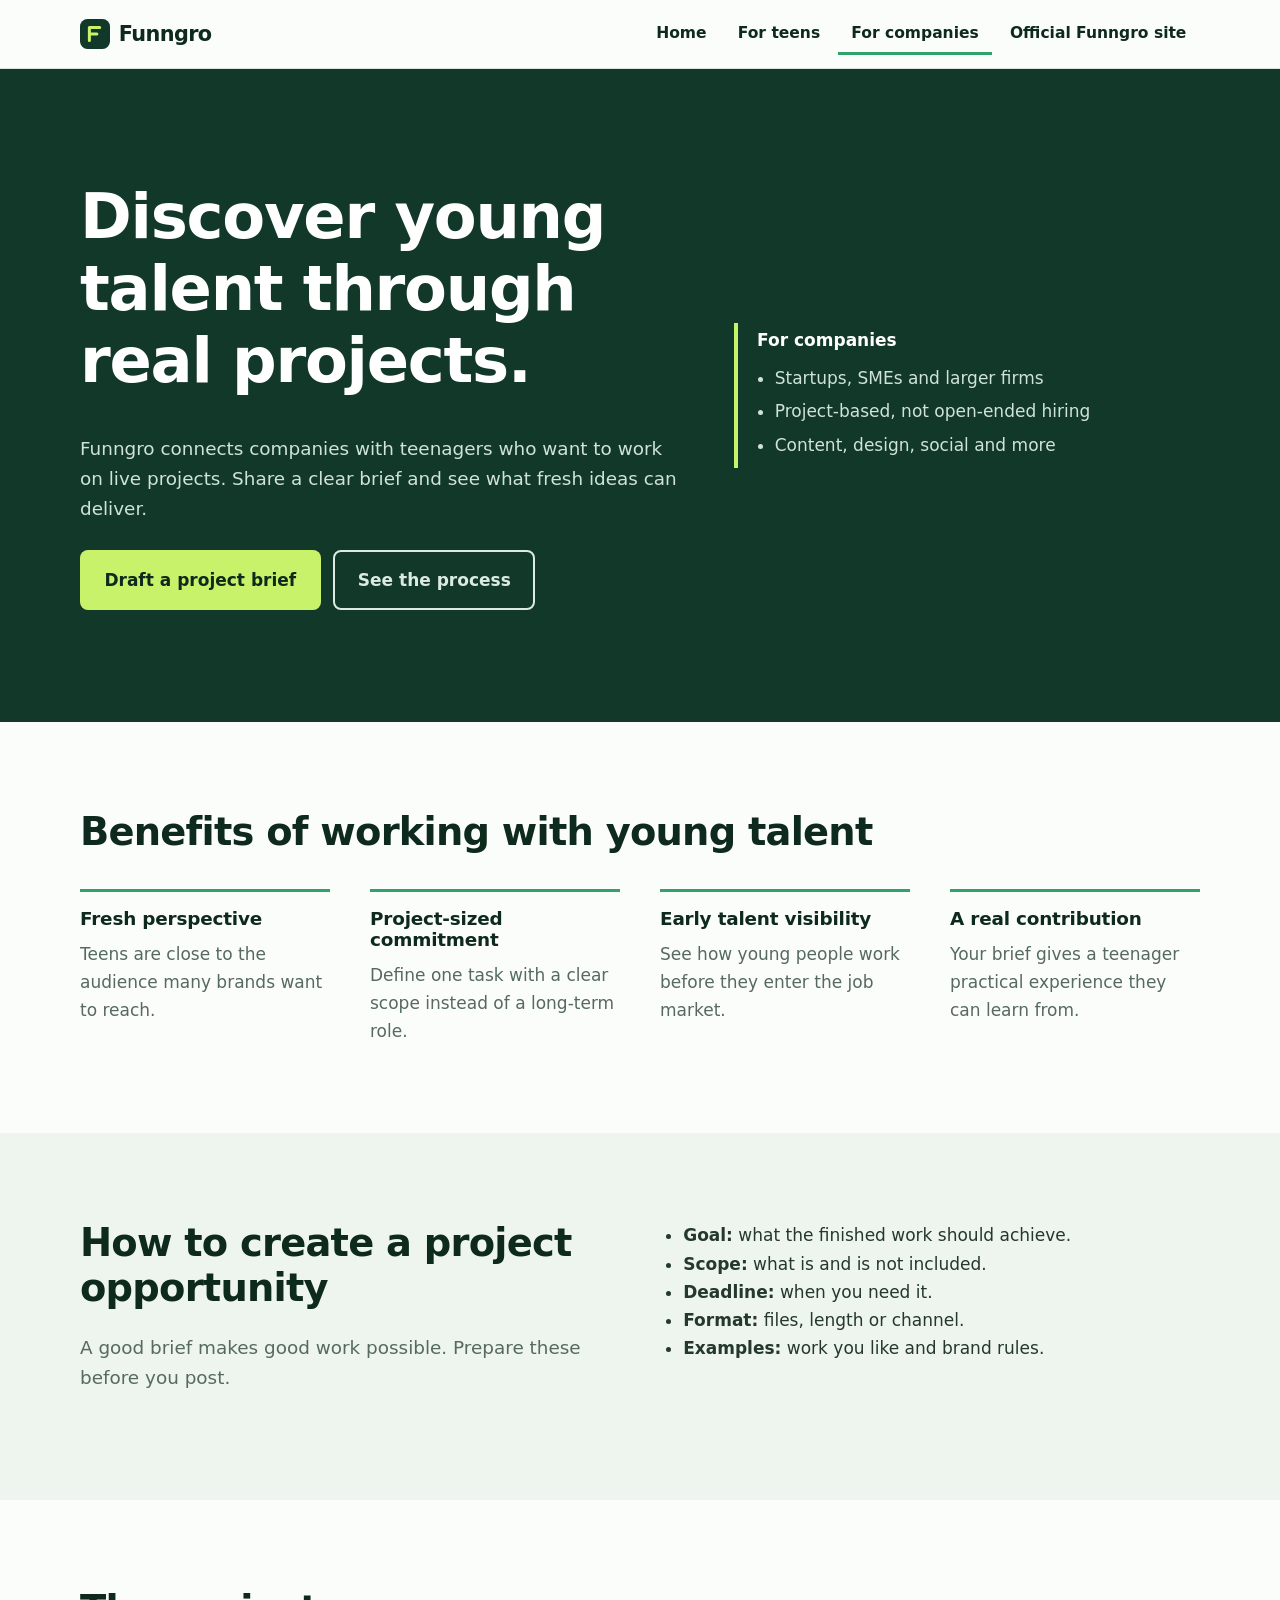
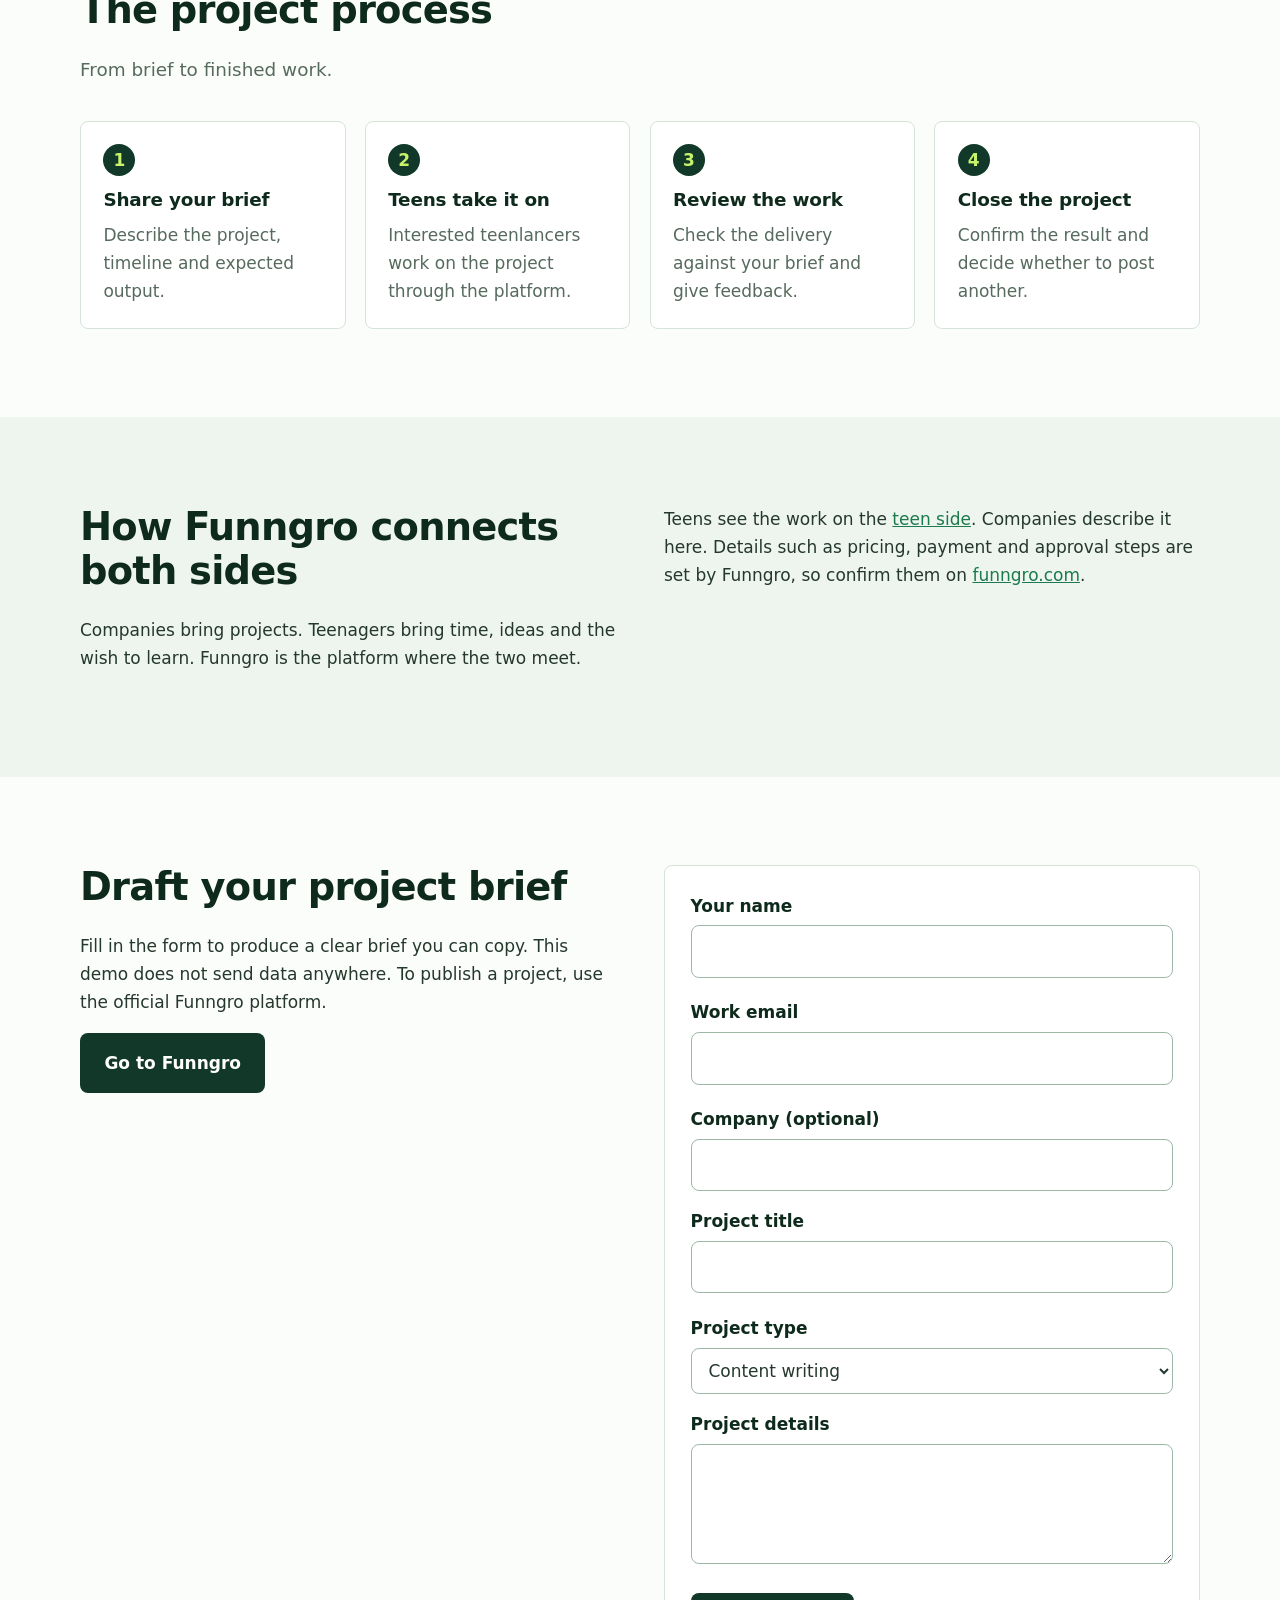
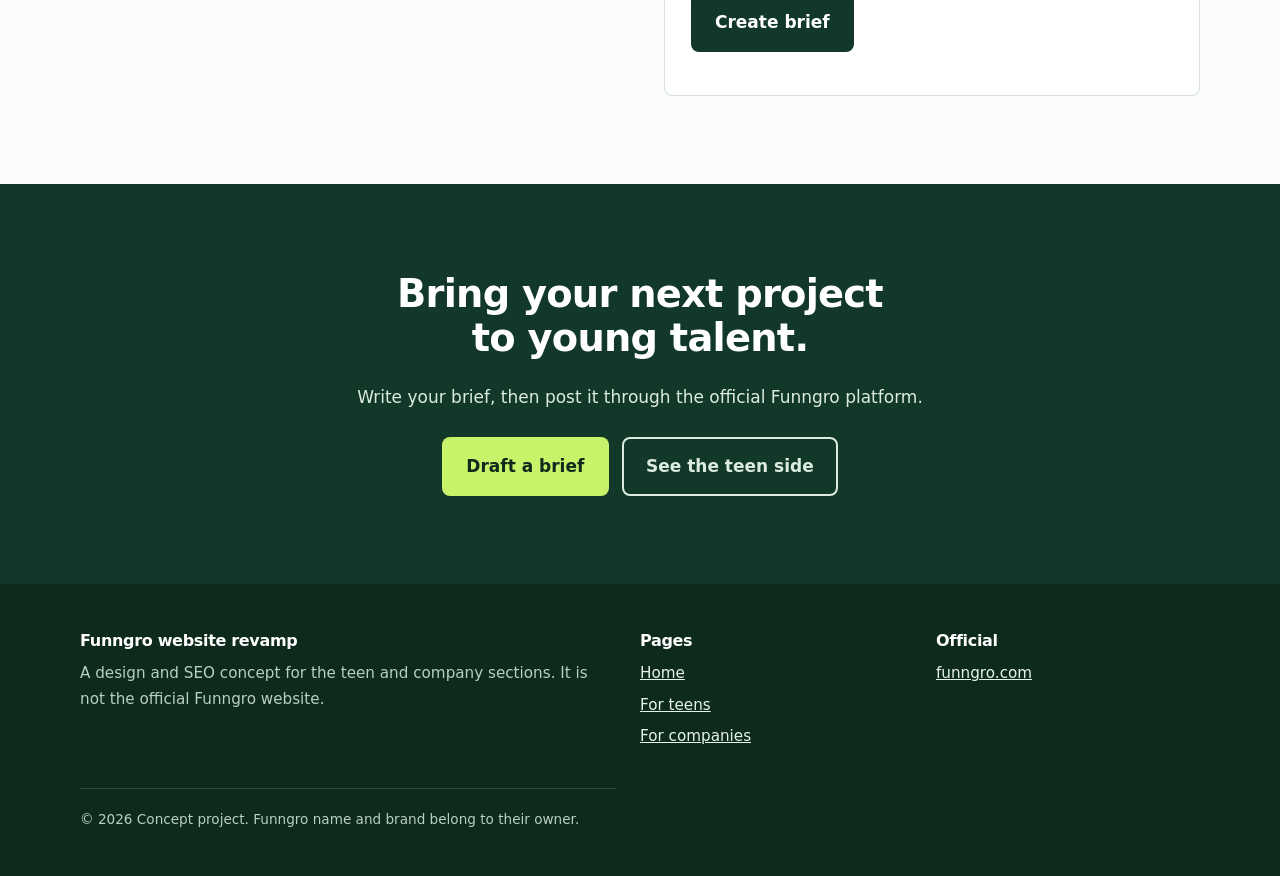
==== company.html @ 1305297b "Add files via upload" ====
<!DOCTYPE html>
<html lang="en">
<head>
<meta charset="utf-8">
<meta name="viewport" content="width=device-width, initial-scale=1">
<title>Funngro for Companies: Work With Young Talent on Real Projects</title>
<meta name="description" content="Describe a project, reach teenage talent and review the finished work. Learn how companies can work with young talent through Funngro.">
<meta name="theme-color" content="#12382a">
<link rel="canonical" href="https://YOUR-DOMAIN.vercel.app/company.html">
<meta property="og:type" content="website">
<meta property="og:site_name" content="Funngro Website Revamp (concept)">
<meta property="og:title" content="Funngro for Companies: Work With Young Talent on Real Projects">
<meta property="og:description" content="Describe a project, reach teenage talent and review the finished work. Learn how companies can work with young talent through Funngro.">
<meta property="og:url" content="https://YOUR-DOMAIN.vercel.app/company.html">
<meta property="og:locale" content="en_IN">
<meta name="twitter:card" content="summary">
<meta name="twitter:title" content="Funngro for Companies: Work With Young Talent on Real Projects">
<meta name="twitter:description" content="Describe a project, reach teenage talent and review the finished work. Learn how companies can work with young talent through Funngro.">
<link rel="icon" href="data:image/svg+xml,%3Csvg xmlns='http://www.w3.org/2000/svg' viewBox='0 0 32 32'%3E%3Crect width='32' height='32' rx='8' fill='%2312382a'/%3E%3Cpath d='M10 23V9h11M10 16h8' fill='none' stroke='%23c9f26b' stroke-width='3.2' stroke-linecap='round'/%3E%3C/svg%3E">
<link rel="stylesheet" href="style.css">
<script type="application/ld+json">
{"@context":"https://schema.org","@type":"WebPage","name":"Funngro for companies","description":"How companies can create project opportunities for young talent.","isPartOf":{"@type":"WebSite","name":"Funngro Website Revamp (concept)"}}
</script>
</head>
<body>
<a class="skip" href="#main">Skip to content</a>
<header class="site-header"><div class="wrap nav">
<a class="brand" href="index.html" aria-label="Funngro revamp home"><svg viewBox="0 0 32 32" aria-hidden="true" focusable="false"><rect width="32" height="32" rx="8" fill="#12382a"/><path d="M10 23V9h11M10 16h8" fill="none" stroke="#c9f26b" stroke-width="3.2" stroke-linecap="round" stroke-linejoin="round"/></svg>Funngro</a>
<button class="nav-toggle" aria-expanded="false" aria-controls="nav-list">Menu</button>
<nav aria-label="Main"><ul class="nav-list" id="nav-list">
<li><a href="index.html">Home</a></li><li><a href="teen.html">For teens</a></li><li><a href="company.html" aria-current="page">For companies</a></li>
<li><a href="https://www.funngro.com/" rel="noopener">Official Funngro site</a></li>
</ul></nav></div></header>
<main id="main">
<section class="hero" aria-labelledby="h1"><div class="wrap hero-grid"><div>
<h1 id="h1">Discover young talent through real projects.</h1>
<p>Funngro connects companies with teenagers who want to work on live projects. Share a clear brief and see what fresh ideas can deliver.</p>
<div class="btns"><a class="btn btn-primary" href="#inquiry">Draft a project brief</a><a class="btn btn-ghost" href="#process">See the process</a></div></div>
<aside class="hero-note" aria-label="At a glance"><strong>For companies</strong><ul><li>Startups, SMEs and larger firms</li><li>Project-based, not open-ended hiring</li><li>Content, design, social and more</li></ul></aside></div></section>

<section aria-labelledby="ben-h"><div class="wrap"><h2 id="ben-h">Benefits of working with young talent</h2>
<div class="grid">
<div class="item"><h3>Fresh perspective</h3><p>Teens are close to the audience many brands want to reach.</p></div>
<div class="item"><h3>Project-sized commitment</h3><p>Define one task with a clear scope instead of a long-term role.</p></div>
<div class="item"><h3>Early talent visibility</h3><p>See how young people work before they enter the job market.</p></div>
<div class="item"><h3>A real contribution</h3><p>Your brief gives a teenager practical experience they can learn from.</p></div></div></div></section>

<section class="alt" aria-labelledby="create-h"><div class="wrap split"><div>
<h2 id="create-h">How to create a project opportunity</h2>
<p class="lead">A good brief makes good work possible. Prepare these before you post.</p></div>
<ul style="margin:0;padding-left:1.2rem"><li><strong>Goal:</strong> what the finished work should achieve.</li><li><strong>Scope:</strong> what is and is not included.</li><li><strong>Deadline:</strong> when you need it.</li><li><strong>Format:</strong> files, length or channel.</li><li><strong>Examples:</strong> work you like and brand rules.</li></ul></div></section>

<section id="process" aria-labelledby="proc-h"><div class="wrap"><h2 id="proc-h">The project process</h2>
<p class="lead">From brief to finished work.</p>
<ol class="steps">
<li><h3>Share your brief</h3><p>Describe the project, timeline and expected output.</p></li>
<li><h3>Teens take it on</h3><p>Interested teenlancers work on the project through the platform.</p></li>
<li><h3>Review the work</h3><p>Check the delivery against your brief and give feedback.</p></li>
<li><h3>Close the project</h3><p>Confirm the result and decide whether to post another.</p></li></ol></div></section>

<section class="alt" aria-labelledby="conn-h"><div class="wrap split"><div>
<h2 id="conn-h">How Funngro connects both sides</h2>
<p>Companies bring projects. Teenagers bring time, ideas and the wish to learn. Funngro is the platform where the two meet.</p></div>
<div><p>Teens see the work on the <a href="teen.html">teen side</a>. Companies describe it here. Details such as pricing, payment and approval steps are set by Funngro, so confirm them on <a href="https://www.funngro.com/" rel="noopener">funngro.com</a>.</p></div></div></section>

<section id="inquiry" aria-labelledby="inq-h"><div class="wrap split"><div>
<h2 id="inq-h">Draft your project brief</h2>
<p>Fill in the form to produce a clear brief you can copy. This demo does not send data anywhere. To publish a project, use the official Funngro platform.</p>
<p><a class="btn btn-dark" href="https://www.funngro.com/" rel="noopener">Go to Funngro</a></p></div>
<form id="brief-form" novalidate aria-label="Project brief">
<label for="name">Your name</label><input id="name" name="name" autocomplete="name" required aria-describedby="name-err"><p class="err" id="name-err" role="alert"></p>
<label for="email">Work email</label><input id="email" name="email" type="email" autocomplete="email" required aria-describedby="email-err"><p class="err" id="email-err" role="alert"></p>
<label for="org">Company (optional)</label><input id="org" name="org" autocomplete="organization">
<label for="title">Project title</label><input id="title" name="title" required aria-describedby="title-err"><p class="err" id="title-err" role="alert"></p>
<label for="type">Project type</label><select id="type" name="type"><option>Content writing</option><option>Graphic design</option><option>Social media</option><option>Survey or research</option><option>Other</option></select>
<label for="details">Project details</label><textarea id="details" name="details" required aria-describedby="details-err"></textarea><p class="err" id="details-err" role="alert"></p>
<button class="btn btn-dark" type="submit">Create brief</button>
<textarea id="brief-output" readonly hidden aria-label="Generated brief" style="margin-top:1rem"></textarea>
<p id="brief-actions" hidden><button class="btn btn-primary" type="button" id="copy-brief">Copy brief</button></p>
<p class="status" id="brief-status" role="status"></p></form></div></section>
<section class="cta" aria-labelledby="cta-h"><div class="wrap"><h2 id="cta-h">Bring your next project to young talent.</h2><p>Write your brief, then post it through the official Funngro platform.</p><div class="btns"><a class="btn btn-primary" href="#inquiry">Draft a brief</a><a class="btn btn-ghost" href="teen.html">See the teen side</a></div></div></section>
</main>
<footer class="site-footer"><div class="wrap">
<div class="foot">
<div><h2>Funngro website revamp</h2><p>A design and SEO concept for the teen and company sections. It is not the official Funngro website.</p></div>
<nav aria-label="Footer pages"><h2>Pages</h2><ul><li><a href="index.html">Home</a></li><li><a href="teen.html">For teens</a></li><li><a href="company.html">For companies</a></li></ul></nav>
<nav aria-label="Official links"><h2>Official</h2><ul><li><a href="https://www.funngro.com/" rel="noopener">funngro.com</a></li></ul></nav>
</div>
<p class="fine">&copy; <span id="year">2026</span> Concept project. Funngro name and brand belong to their owner.</p>
</div></footer>
<script src="script.js" defer></script>
</body>
</html>
---- style.css ----
/* Funngro Revamp – shared styles */
:root{--ink:#0e2a1c;--forest:#12382a;--green:#1c7a4c;--leaf:#2fa36b;--lime:#c9f26b;--mist:#eef5ef;--paper:#fbfdfb;--line:#d5e3d9;--text:#25382d;--muted:#566a5d;--r:8px;--max:1120px}
*,*::before,*::after{box-sizing:border-box}
html{scroll-behavior:smooth;scroll-padding-top:80px}
body{margin:0;font:1.0625rem/1.65 system-ui,-apple-system,"Segoe UI",Roboto,Helvetica,Arial,sans-serif;color:var(--text);background:var(--paper)}
h1,h2,h3{color:var(--ink);line-height:1.15;letter-spacing:-.02em;margin:0 0 .6em}
h1{font-size:clamp(2.2rem,5.5vw,3.9rem);font-weight:800}
h2{font-size:clamp(1.7rem,3.4vw,2.4rem);font-weight:750}
h3{font-size:1.15rem;font-weight:700;letter-spacing:-.01em}
p{margin:0 0 1em;max-width:62ch}
a{color:var(--green)}
:focus-visible{outline:3px solid var(--leaf);outline-offset:3px;border-radius:4px}
.wrap{width:min(100% - 2.5rem,var(--max));margin-inline:auto}
.skip{position:absolute;left:-999px;top:0;background:var(--lime);color:var(--ink);padding:.6rem 1rem;z-index:100}
.skip:focus{left:0}
/* header */
.site-header{position:sticky;top:0;z-index:50;background:rgba(251,253,251,.94);backdrop-filter:blur(8px);border-bottom:1px solid var(--line)}
.nav{display:flex;align-items:center;justify-content:space-between;min-height:68px;gap:1rem}
.brand{display:flex;align-items:center;gap:.55rem;font-weight:800;font-size:1.3rem;color:var(--ink);text-decoration:none;letter-spacing:-.03em}
.brand svg{width:30px;height:30px}
.nav-list{display:flex;gap:.25rem;list-style:none;margin:0;padding:0;align-items:center}
.nav-list a{display:block;padding:.5rem .85rem;color:var(--ink);text-decoration:none;font-weight:600;font-size:.97rem;border-radius:var(--r)}
.nav-list a:hover{background:var(--mist)}
.nav-list a[aria-current="page"]{box-shadow:inset 0 -3px 0 var(--leaf);border-radius:0}
.nav-toggle{display:none;background:none;border:1px solid var(--line);border-radius:var(--r);padding:.5rem .7rem;font:inherit;font-weight:600;color:var(--ink);cursor:pointer}
/* buttons */
.btn{display:inline-block;padding:.85rem 1.4rem;border-radius:var(--r);font-weight:700;text-decoration:none;border:2px solid transparent;cursor:pointer;font:inherit;font-weight:700;transition:transform .15s,background .15s}
.btn:hover{transform:translateY(-2px)}
.btn-primary{background:var(--lime);color:var(--ink)}
.btn-primary:hover{background:#d8f98a}
.btn-dark{background:var(--forest);color:#fff}
.btn-ghost{border-color:currentColor;color:inherit;background:transparent}
.btns{display:flex;flex-wrap:wrap;gap:.8rem;margin-top:1.6rem}
/* hero */
.hero{background:var(--forest);color:#dcebe1;padding:clamp(3.5rem,9vw,7rem) 0}
.hero h1{color:#fff;max-width:16ch}
.hero p{font-size:1.15rem;color:#cfe3d6}
.hero-grid{display:grid;grid-template-columns:1.3fr 1fr;gap:3rem;align-items:center}
.hero-note{border-left:4px solid var(--lime);padding:.2rem 0 .2rem 1.2rem;color:#fff}
.hero-note ul{margin:.6rem 0 0;padding-left:1.1rem;color:#cfe3d6}
.hero-note li{margin:.35rem 0}
/* sections */
section{padding:clamp(3rem,7vw,5.5rem) 0}
.alt{background:var(--mist)}
.lead{font-size:1.15rem;color:var(--muted)}
.grid{display:grid;gap:2rem 2.5rem;grid-template-columns:repeat(auto-fit,minmax(240px,1fr));margin-top:2.2rem}
.item{border-top:3px solid var(--leaf);padding-top:1rem}
.item p{color:var(--muted);margin:0}
.steps{counter-reset:s;list-style:none;padding:0;margin:2.2rem 0 0;display:grid;gap:1.2rem;grid-template-columns:repeat(auto-fit,minmax(220px,1fr))}
.steps li{counter-increment:s;background:#fff;border:1px solid var(--line);border-radius:var(--r);padding:1.4rem}
.steps li::before{content:counter(s);display:inline-grid;place-items:center;width:2rem;height:2rem;border-radius:50%;background:var(--forest);color:var(--lime);font-weight:800;margin-bottom:.8rem}
.steps p{color:var(--muted);margin:0}
.tags{display:flex;flex-wrap:wrap;gap:.6rem;list-style:none;padding:0;margin:1.6rem 0 0}
.tags li{border:1.5px solid var(--green);color:var(--forest);padding:.45rem .9rem;border-radius:99px;font-weight:600;font-size:.95rem;background:#fff}
.showcase{display:grid;gap:1.4rem;grid-template-columns:repeat(auto-fit,minmax(250px,1fr));margin-top:2.2rem}
.proj{background:#fff;border:1px solid var(--line);border-left:6px solid var(--leaf);border-radius:var(--r);padding:1.4rem}
.proj h3{margin-bottom:.4rem}.proj p{color:var(--muted);margin:0 0 .8rem}
.proj small{font-weight:600;color:var(--green)}
.split{display:grid;grid-template-columns:1fr 1fr;gap:3rem;align-items:start}
.cta{background:var(--forest);color:#dcebe1;text-align:center}
.cta h2{color:#fff;margin-inline:auto;max-width:20ch}.cta p{margin-inline:auto}
.cta .btns{justify-content:center}
/* form */
form{background:#fff;border:1px solid var(--line);border-radius:var(--r);padding:1.6rem}
label{display:block;font-weight:600;color:var(--ink);margin:0 0 .35rem}
input,select,textarea{width:100%;font:inherit;padding:.7rem .8rem;border:1.5px solid #9db8a6;border-radius:var(--r);background:#fff;color:var(--text);margin-bottom:1rem}
textarea{min-height:120px;resize:vertical}
.err{color:#a3261d;font-size:.9rem;margin:-.7rem 0 1rem;min-height:0}
.status{margin-top:1rem;font-weight:600;color:var(--green)}
details{border-bottom:1px solid var(--line);padding:1rem 0}
summary{font-weight:700;color:var(--ink);cursor:pointer}
details p{margin:.7rem 0 0;color:var(--muted)}
/* footer */
.site-footer{background:var(--ink);color:#b9cfc0;padding:3rem 0 2rem;font-size:.95rem}
.site-footer a{color:#e6f3ea}
.foot{display:grid;gap:2rem;grid-template-columns:2fr 1fr 1fr}
.site-footer h2{font-size:1rem;color:#fff;margin-bottom:.7rem}
.site-footer ul{list-style:none;padding:0;margin:0}.site-footer li{margin:.4rem 0}
.fine{border-top:1px solid #27493a;margin-top:2rem;padding-top:1.2rem;font-size:.85rem}
/* one orchestrated entrance */
.hero .wrap>*{animation:rise .7s ease both}
@keyframes rise{from{opacity:0;transform:translateY(14px)}}
@media(max-width:820px){
 .hero-grid,.split,.foot{grid-template-columns:1fr}
 .nav-toggle{display:block}
 .nav-list{display:none;position:absolute;left:0;right:0;top:68px;background:var(--paper);border-bottom:1px solid var(--line);flex-direction:column;align-items:stretch;padding:.6rem 1.25rem 1rem}
 .nav-list.open{display:flex}
 .nav-list a[aria-current="page"]{box-shadow:none;background:var(--mist)}
}
@media(prefers-reduced-motion:reduce){*{animation:none!important;transition:none!important;scroll-behavior:auto!important}}
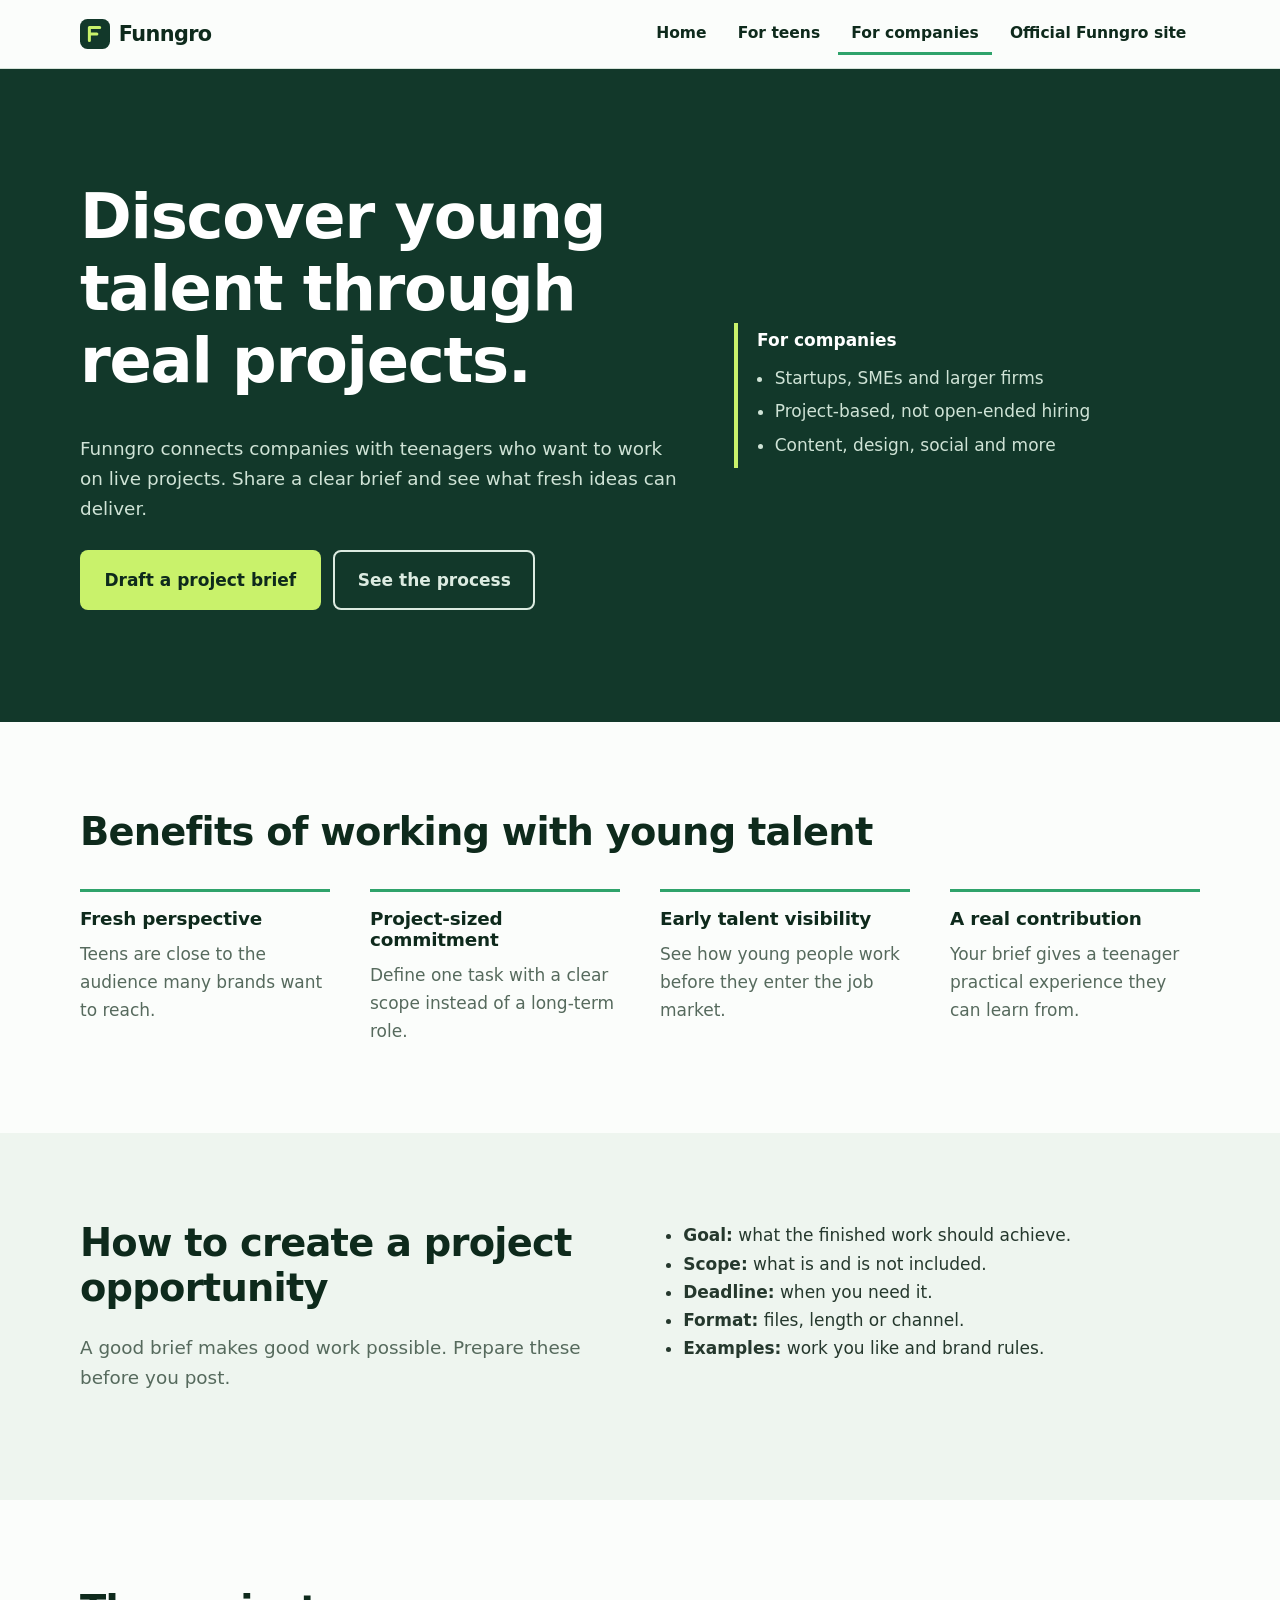
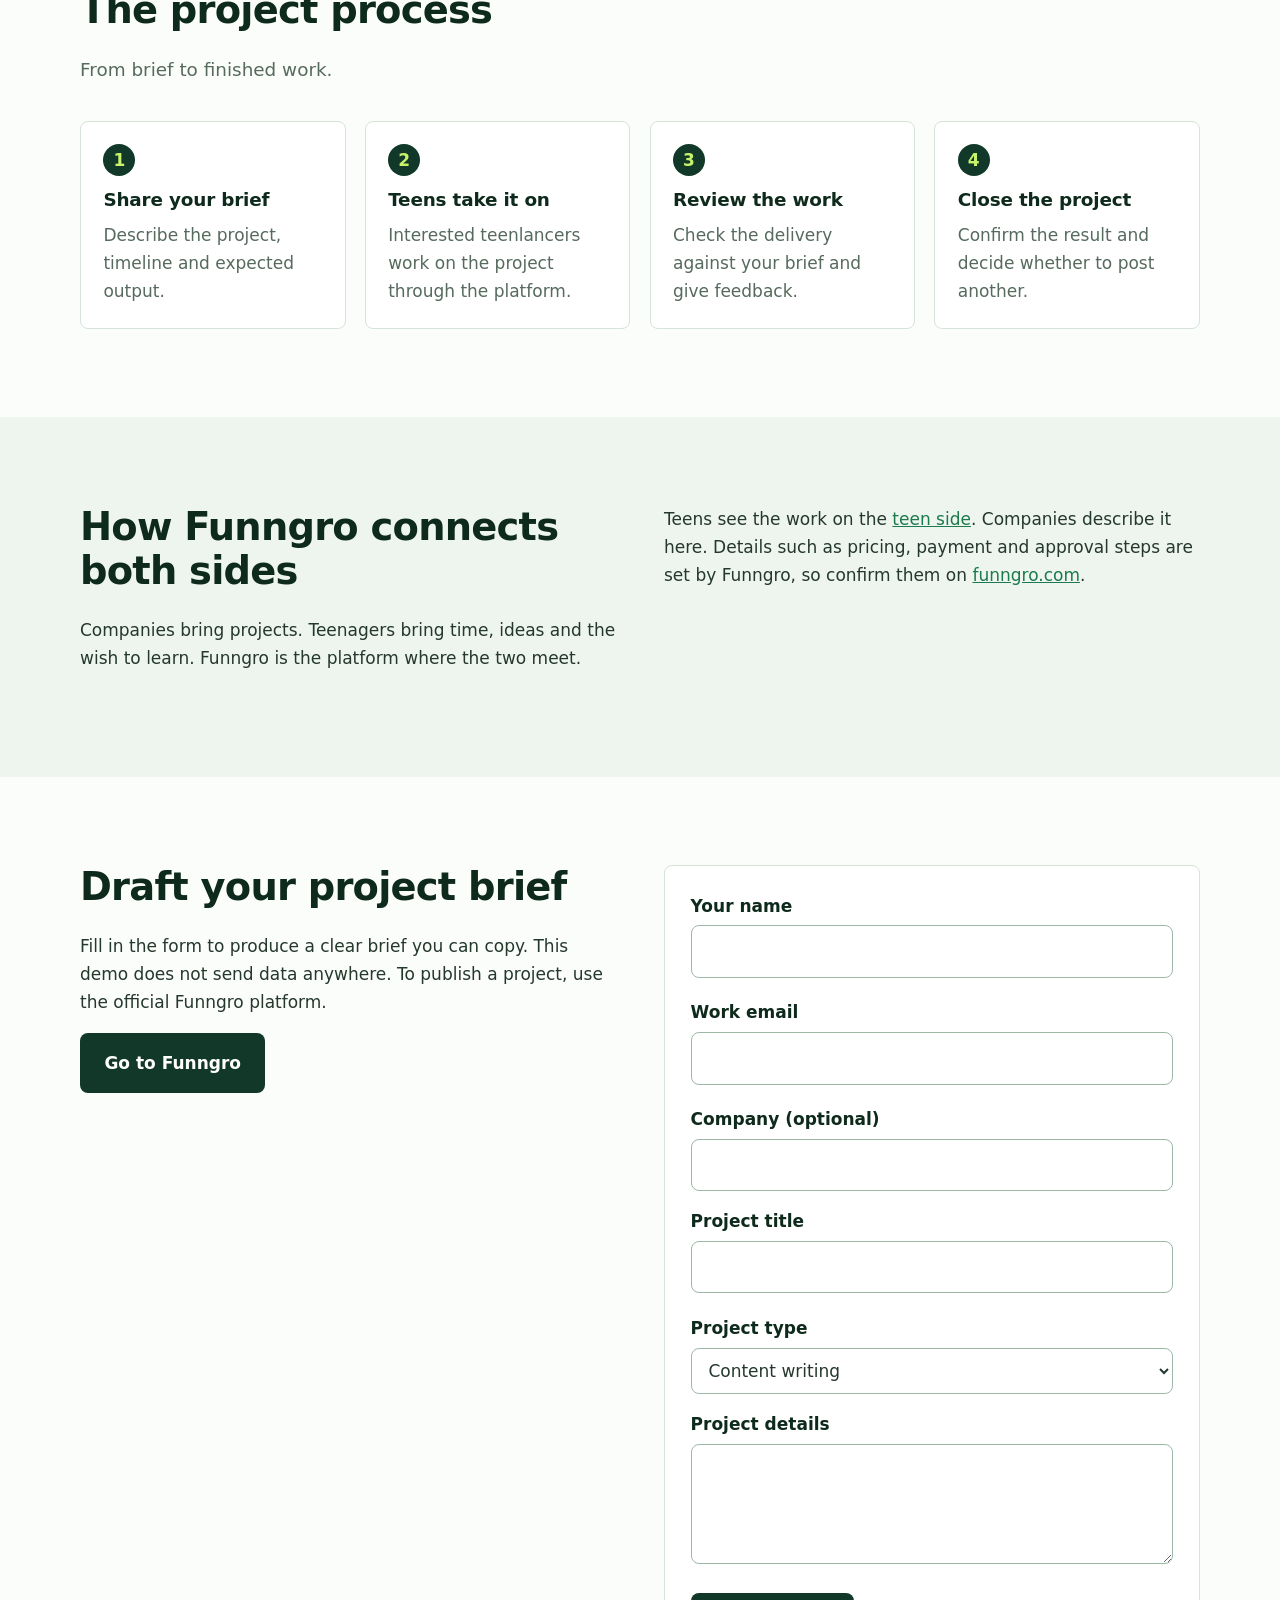
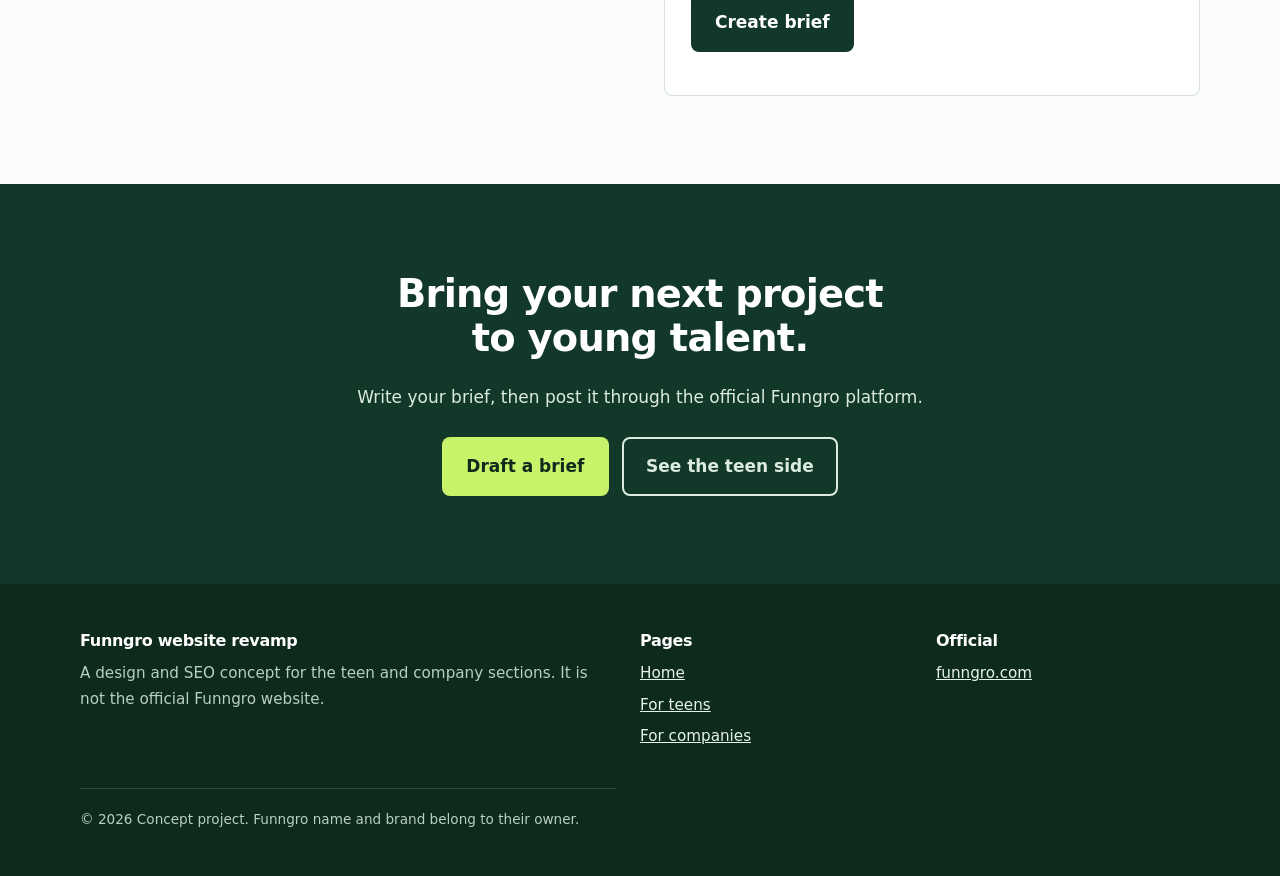
==== commit 4db62bd9: "Add files via upload" ====
--- a/company.html
+++ b/company.html
@@ -6,12 +6,12 @@
 <title>Funngro for Companies: Work With Young Talent on Real Projects</title>
 <meta name="description" content="Describe a project, reach teenage talent and review the finished work. Learn how companies can work with young talent through Funngro.">
 <meta name="theme-color" content="#12382a">
-<link rel="canonical" href="https://YOUR-DOMAIN.vercel.app/company.html">
+<link rel="canonical" href="https://https://funngro-website-henna.vercel.app//company.html">
 <meta property="og:type" content="website">
 <meta property="og:site_name" content="Funngro Website Revamp (concept)">
 <meta property="og:title" content="Funngro for Companies: Work With Young Talent on Real Projects">
 <meta property="og:description" content="Describe a project, reach teenage talent and review the finished work. Learn how companies can work with young talent through Funngro.">
-<meta property="og:url" content="https://YOUR-DOMAIN.vercel.app/company.html">
+<meta property="og:url" content="https://https://funngro-website-henna.vercel.app//company.html">
 <meta property="og:locale" content="en_IN">
 <meta name="twitter:card" content="summary">
 <meta name="twitter:title" content="Funngro for Companies: Work With Young Talent on Real Projects">
